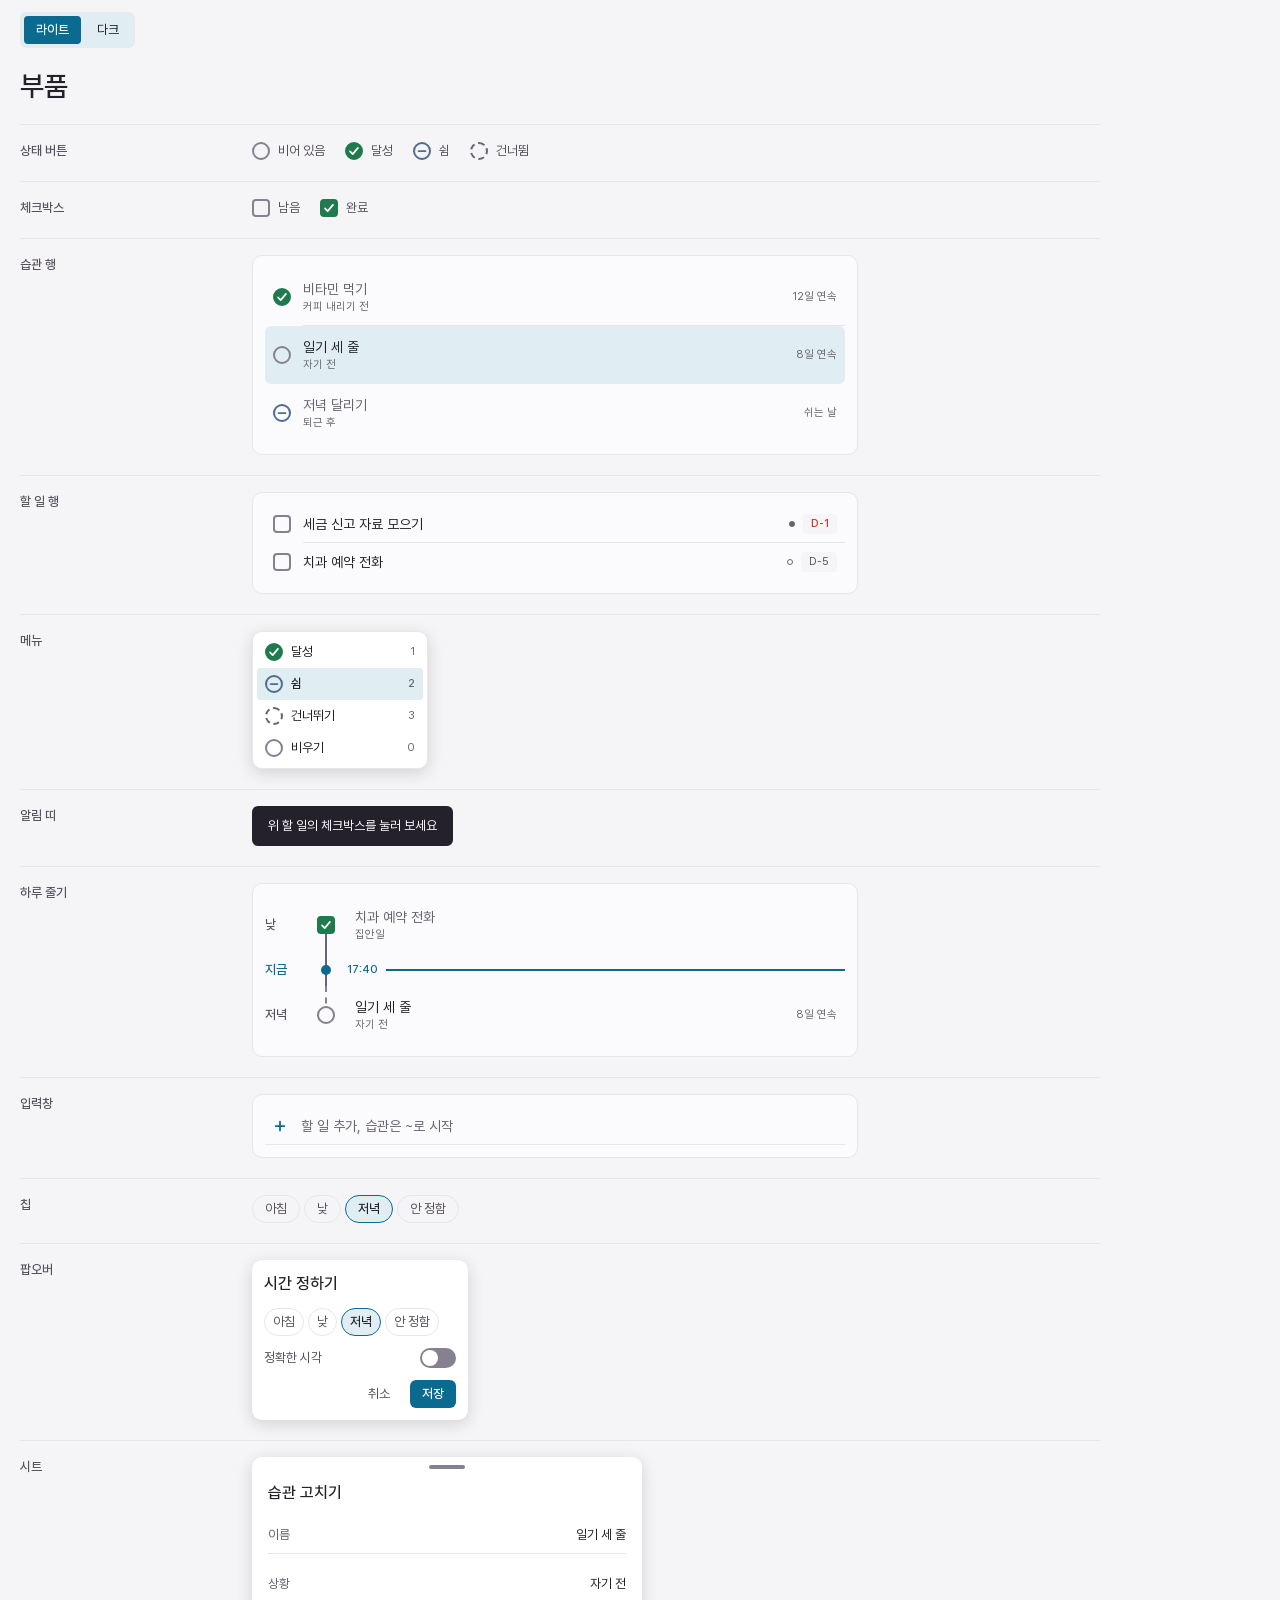
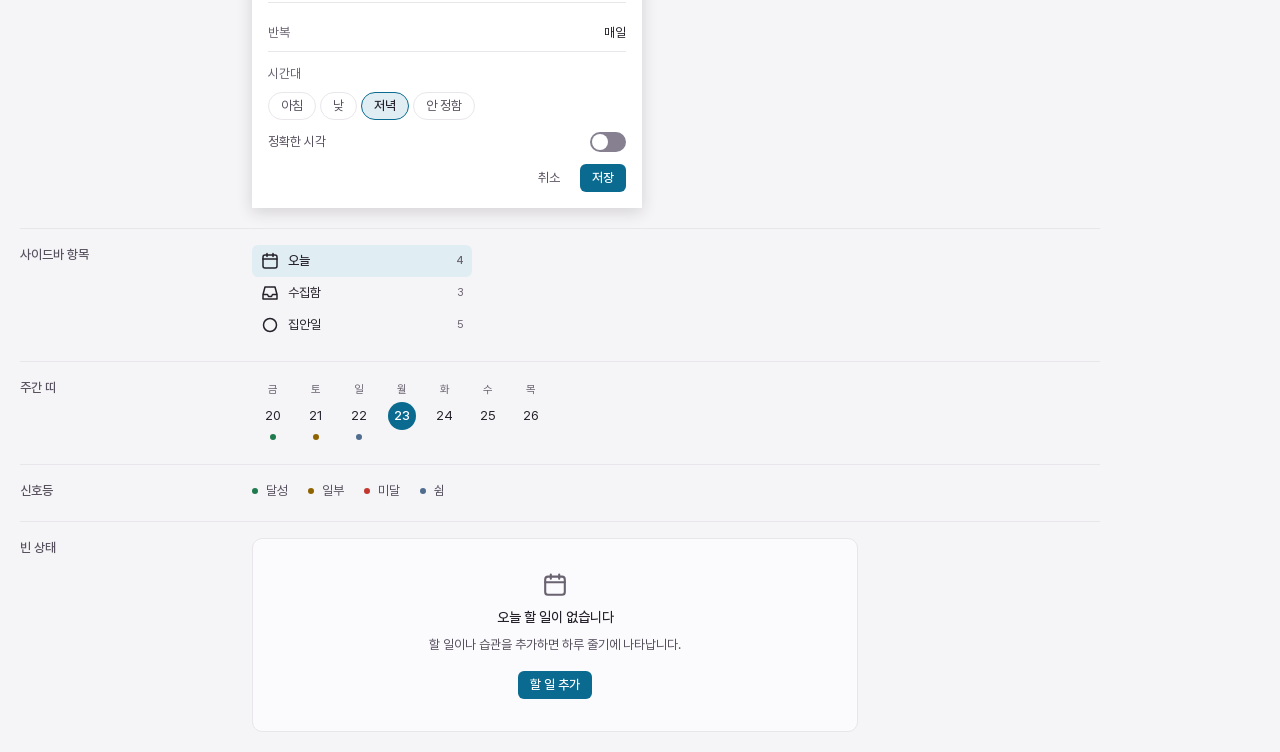
==== design/components.html @ 29a3c7b2 "design: 디자인 토큰과 Mac 목업 추가 - 토큰, 공용 부품, 하루 흐름 오늘 화면 추가 - 캘린더, 집중, 통계, 습관 편집, 명령 팔레트, 빠른 추가 목업 추가 - 시간" ====
<!doctype html>
<html lang="ko" data-theme="light">
<head>
<meta charset="utf-8">
<meta name="viewport" content="width=device-width, initial-scale=1">
<title>oh-my-doloop 부품</title>
<link rel="stylesheet" href="tokens.css">
<link rel="stylesheet" href="components.css">
</head>
<body>
<script src="mock.js"></script>

<div class="mock-tools">
  <div class="segmented" role="group" aria-label="테마">
    <button data-theme-set="light">라이트</button>
    <button data-theme-set="dark">다크</button>
  </div>
</div>

<main class="gallery">
  <h1 class="large-title">부품</h1>

  <section class="spec">
    <h2 class="spec__name">상태 버튼</h2>
    <div class="spec__body spec__body--inline">
      <span class="spec__item"><span class="status"></span>비어 있음</span>
      <span class="spec__item"><span class="status status--done"><svg class="icon icon-check"><use href="#i-check"/></svg></span>달성</span>
      <span class="spec__item"><span class="status status--rest"><svg class="icon icon-rest"><use href="#i-rest"/></svg></span>쉼</span>
      <span class="spec__item"><span class="status status--skipped"></span>건너뜀</span>
    </div>
  </section>

  <section class="spec">
    <h2 class="spec__name">체크박스</h2>
    <div class="spec__body spec__body--inline">
      <span class="spec__item"><span class="checkbox"></span>남음</span>
      <span class="spec__item"><span class="checkbox checkbox--done"><svg class="icon icon-check"><use href="#i-check"/></svg></span>완료</span>
    </div>
  </section>

  <section class="spec">
    <h2 class="spec__name">습관 행</h2>
    <div class="spec__body spec__panel">
      <div class="row row--two-line is-complete">
        <span class="status status--done"><svg class="icon icon-check"><use href="#i-check"/></svg></span>
        <div class="row__body"><span class="row__main"><span class="row__title">비타민 먹기</span><span class="row__context">커피 내리기 전</span></span><div class="row__meta">12일 연속</div></div>
      </div>
      <div class="row row--two-line is-selected">
        <span class="status"></span>
        <div class="row__body"><span class="row__main"><span class="row__title">일기 세 줄</span><span class="row__context">자기 전</span></span><div class="row__meta">8일 연속</div></div>
      </div>
      <div class="row row--two-line is-complete">
        <span class="status status--rest"><svg class="icon icon-rest"><use href="#i-rest"/></svg></span>
        <div class="row__body"><span class="row__main"><span class="row__title">저녁 달리기</span><span class="row__context">퇴근 후</span></span><div class="row__meta">쉬는 날</div></div>
      </div>
    </div>
  </section>

  <section class="spec">
    <h2 class="spec__name">할 일 행</h2>
    <div class="spec__body spec__panel">
      <div class="row">
        <button class="checkbox" role="checkbox" aria-checked="false" aria-label="세금 신고 자료 모으기" data-demo-task><svg class="icon icon-check"><use href="#i-check"/></svg></button>
        <div class="row__body"><span class="row__main"><span class="row__title">세금 신고 자료 모으기</span></span><div class="row__meta"><span class="weight weight--heavy" role="img" aria-label="무거움"></span><span class="badge badge--soon">D-1</span></div></div>
      </div>
      <div class="row">
        <span class="checkbox"></span>
        <div class="row__body"><span class="row__main"><span class="row__title">치과 예약 전화</span></span><div class="row__meta"><span class="weight" role="img" aria-label="가벼움"></span><span class="badge">D-5</span></div></div>
      </div>
    </div>
  </section>

  <section class="spec">
    <h2 class="spec__name">메뉴</h2>
    <div class="spec__body">
      <div class="menu menu--static" role="menu" aria-label="습관 상태">
        <button class="menu__item" role="menuitem" tabindex="-1"><span class="status status--done"><svg class="icon icon-check"><use href="#i-check"/></svg></span><span class="menu__label">달성</span><kbd class="menu__key">1</kbd></button>
        <button class="menu__item is-current" role="menuitem" tabindex="-1"><span class="status status--rest"><svg class="icon icon-rest"><use href="#i-rest"/></svg></span><span class="menu__label">쉼</span><kbd class="menu__key">2</kbd></button>
        <button class="menu__item" role="menuitem" tabindex="-1"><span class="status status--skipped"></span><span class="menu__label">건너뛰기</span><kbd class="menu__key">3</kbd></button>
        <button class="menu__item" role="menuitem" tabindex="-1"><span class="status"></span><span class="menu__label">비우기</span><kbd class="menu__key">0</kbd></button>
      </div>
    </div>
  </section>

  <section class="spec">
    <h2 class="spec__name">알림 띠</h2>
    <div class="spec__body">
      <div class="toast" role="status" data-demo-toast>
        <span data-demo-toast-text>위 할 일의 체크박스를 눌러 보세요</span>
        <button class="toast__action" data-demo-undo hidden>실행 취소</button>
      </div>
    </div>
  </section>

  <section class="spec">
    <h2 class="spec__name">하루 줄기</h2>
    <div class="spec__body spec__panel">
      <div class="flow">
        <div class="flow__item row--two-line is-past is-complete">
          <div class="flow__period">낮</div>
          <div class="flow__node"><span class="checkbox checkbox--done"><svg class="icon icon-check"><use href="#i-check"/></svg></span></div>
          <div class="row__body"><span class="row__main"><span class="row__title">치과 예약 전화</span><span class="row__context">집안일</span></span></div>
        </div>
        <div class="flow__now is-past">
          <span class="flow__period">지금</span>
          <div class="flow__node"><span class="flow__now-dot"></span></div>
          <span class="flow__now-line">17:40</span>
        </div>
        <div class="flow__item row--two-line">
          <div class="flow__period">저녁</div>
          <div class="flow__node"><span class="status"></span></div>
          <div class="row__body"><span class="row__main"><span class="row__title">일기 세 줄</span><span class="row__context">자기 전</span></span><div class="row__meta">8일 연속</div></div>
        </div>
      </div>
    </div>
  </section>

  <section class="spec">
    <h2 class="spec__name">입력창</h2>
    <div class="spec__body spec__panel">
      <label class="quick-add"><svg class="icon"><use href="#i-plus"/></svg><input aria-label="할 일이나 습관 추가" placeholder="할 일 추가, 습관은 ~로 시작"></label>
    </div>
  </section>

  <section class="spec">
    <h2 class="spec__name">칩</h2>
    <div class="spec__body">
      <div class="chips" role="group" aria-label="시간대" data-demo-chips>
        <button class="chip" aria-pressed="false" data-band="아침">아침</button>
        <button class="chip" aria-pressed="false" data-band="낮">낮</button>
        <button class="chip" aria-pressed="true" data-band="저녁">저녁</button>
        <button class="chip" aria-pressed="false" data-band="">안 정함</button>
      </div>
    </div>
  </section>

  <section class="spec">
    <h2 class="spec__name">팝오버</h2>
    <div class="spec__body">
      <div class="popover" role="group" aria-label="시간 정하기">
        <h3 class="popover__title">시간 정하기</h3>
        <div class="chips" role="group" aria-label="시간대" data-demo-chips>
          <button class="chip" aria-pressed="false" data-band="아침">아침</button>
          <button class="chip" aria-pressed="false" data-band="낮">낮</button>
          <button class="chip" aria-pressed="true" data-band="저녁">저녁</button>
          <button class="chip" aria-pressed="false" data-band="">안 정함</button>
        </div>
        <div class="time-picker" data-time-picker>
          <div class="time-picker__head">
            <span>정확한 시각 <span class="time-picker__value" data-time-value></span></span>
            <button class="switch" role="switch" aria-checked="false" aria-label="정확한 시각 사용" data-time-switch><span class="switch__thumb"></span></button>
          </div>
          <div class="time-wheel" data-time-wheel hidden>
            <span class="time-wheel__band"></span>
            <div class="time-wheel__col" data-wheel="period"></div>
            <div class="time-wheel__col" data-wheel="hour"></div>
            <div class="time-wheel__col" data-wheel="minute"></div>
          </div>
        </div>
        <div class="actions">
          <button class="btn">취소</button>
          <button class="btn btn--primary">저장</button>
        </div>
      </div>
    </div>
  </section>

  <section class="spec">
    <h2 class="spec__name">시트</h2>
    <div class="spec__body">
      <div class="sheet" role="group" aria-label="습관 고치기">
        <span class="sheet__handle"></span>
        <h3 class="popover__title">습관 고치기</h3>
        <div class="field"><span class="field__label">이름</span><span>일기 세 줄</span></div>
        <div class="field"><span class="field__label">상황</span><span>자기 전</span></div>
        <div class="field"><span class="field__label">반복</span><span>매일</span></div>
        <div class="sheet__group">
          <span class="field__label">시간대</span>
          <div class="chips" role="group" aria-label="시간대" data-demo-chips>
            <button class="chip" aria-pressed="false" data-band="아침">아침</button>
            <button class="chip" aria-pressed="false" data-band="낮">낮</button>
            <button class="chip" aria-pressed="true" data-band="저녁">저녁</button>
            <button class="chip" aria-pressed="false" data-band="">안 정함</button>
          </div>
        </div>
        <div class="time-picker" data-time-picker>
          <div class="time-picker__head">
            <span>정확한 시각 <span class="time-picker__value" data-time-value></span></span>
            <button class="switch" role="switch" aria-checked="false" aria-label="정확한 시각 사용" data-time-switch><span class="switch__thumb"></span></button>
          </div>
          <div class="time-wheel" data-time-wheel hidden>
            <span class="time-wheel__band"></span>
            <div class="time-wheel__col" data-wheel="period"></div>
            <div class="time-wheel__col" data-wheel="hour"></div>
            <div class="time-wheel__col" data-wheel="minute"></div>
          </div>
        </div>
        <div class="actions">
          <button class="btn">취소</button>
          <button class="btn btn--primary">저장</button>
        </div>
      </div>
    </div>
  </section>

  <section class="spec">
    <h2 class="spec__name">사이드바 항목</h2>
    <div class="spec__body spec__side">
      <button class="side-item is-active"><svg class="icon icon--sidebar"><use href="#i-today"/></svg><span class="side-item__label">오늘</span><span class="side-item__count">4</span></button>
      <button class="side-item"><svg class="icon icon--sidebar"><use href="#i-inbox"/></svg><span class="side-item__label">수집함</span><span class="side-item__count">3</span></button>
      <button class="side-item"><svg class="icon icon--sidebar"><use href="#i-list"/></svg><span class="side-item__label">집안일</span><span class="side-item__count">5</span></button>
    </div>
  </section>

  <section class="spec">
    <h2 class="spec__name">주간 띠</h2>
    <div class="spec__body">
      <div class="week week--spec">
        <span class="day"><span>금</span><span class="day__date">20</span><span class="light light--done"></span></span>
        <span class="day"><span>토</span><span class="day__date">21</span><span class="light light--partial"></span></span>
        <span class="day"><span>일</span><span class="day__date">22</span><span class="light light--rest"></span></span>
        <span class="day is-today"><span>월</span><span class="day__date">23</span><span class="light"></span></span>
        <span class="day"><span>화</span><span class="day__date">24</span><span class="light"></span></span>
        <span class="day"><span>수</span><span class="day__date">25</span><span class="light"></span></span>
        <span class="day"><span>목</span><span class="day__date">26</span><span class="light"></span></span>
      </div>
    </div>
  </section>

  <section class="spec">
    <h2 class="spec__name">신호등</h2>
    <div class="spec__body spec__body--inline">
      <span class="spec__item"><span class="light light--done"></span>달성</span>
      <span class="spec__item"><span class="light light--partial"></span>일부</span>
      <span class="spec__item"><span class="light light--missed"></span>미달</span>
      <span class="spec__item"><span class="light light--rest"></span>쉼</span>
    </div>
  </section>

  <section class="spec">
    <h2 class="spec__name">빈 상태</h2>
    <div class="spec__body spec__panel">
      <div class="empty">
        <svg class="icon icon--empty"><use href="#i-today"/></svg>
        <p class="empty__title">오늘 할 일이 없습니다</p>
        <p class="empty__text">할 일이나 습관을 추가하면 하루 줄기에 나타납니다.</p>
        <button class="btn btn--primary">할 일 추가</button>
      </div>
    </div>
  </section>
</main>

<script>
const pickers = new Map(
  [...document.querySelectorAll("[data-time-picker]")].map((el) => {
    const root = el.closest(".popover, .sheet");
    return [root, setupPicker(root)];
  }),
);

document.addEventListener("click", (event) => {
  const chip = event.target.closest("[data-demo-chips] .chip");
  if (chip) {
    pressChip(chip.parentElement, chip.dataset.band);
    pickers.get(chip.closest(".popover, .sheet"))?.setBand(chip.dataset.band);
  }

  const task = event.target.closest("[data-demo-task]");
  const undo = event.target.closest("[data-demo-undo]");
  if (task || undo) {
    const box = document.querySelector("[data-demo-task]");
    const done = undo ? false : box.getAttribute("aria-checked") !== "true";
    box.classList.toggle("checkbox--done", done);
    box.setAttribute("aria-checked", done);
    document.querySelector("[data-demo-toast-text]").textContent = done
      ? "세금 신고 자료 모으기를 완료했습니다"
      : "완료를 취소했습니다";
    document.querySelector("[data-demo-undo]").hidden = !done;
  }
});
</script>
</body>
</html>
---- design/tokens.css ----
/* oh-my-doloop 디자인 토큰. 화면과 부품의 색·크기는 여기 값만 쓴다.
   App/Shared/Theme.swift에 같은 이름과 값으로 옮긴다.
   색은 light-dark(라이트, 다크)로 적는다. 기본은 시스템 설정을 따르고,
   목업에서는 <html data-theme="light|dark">로 고정할 수 있다. */

@font-face {
  font-family: "Pretendard";
  src: url("fonts/Pretendard-Regular.woff2") format("woff2");
  font-weight: 400;
  font-style: normal;
  font-display: swap;
}

@font-face {
  font-family: "Pretendard";
  src: url("fonts/Pretendard-Medium.woff2") format("woff2");
  font-weight: 500;
  font-style: normal;
  font-display: swap;
}

:root {
  color-scheme: light dark;

  /* 배경 세 단계 */
  --color-bg-window: light-dark(#F5F4F6, #201E24);
  --color-bg-pane: light-dark(#FBFAFC, #26242A);
  --color-bg-raised: light-dark(#FFFFFF, #302D36);

  /* 글자 */
  --color-text-primary: light-dark(#25212A, #F0EDF2);
  --color-text-secondary: light-dark(#57505E, #BDB6C3);
  --color-text-tertiary: light-dark(#696270, #A49DAB);

  /* 선. strong은 체크박스처럼 알아봐야 하는 조작부 테두리에 쓴다. */
  --color-border: light-dark(#E9E6EB, #37343C);
  --color-border-strong: light-dark(#868090, #857E8D);

  /* 강조색은 하나. 주 버튼, 고른 항목, 오늘 날짜, 포커스에 쓴다. */
  --color-accent: light-dark(#0A6A8F, #74C7E6);
  --color-on-accent: light-dark(#FFFFFF, #0E2630);
  --color-accent-soft: light-dark(#E0EEF4, #233A44);

  /* 상태. 신호등과 행 상태가 같은 색을 쓴다. 모양과 함께 표시한다. */
  --color-status-done: light-dark(#1F7A4D, #5CC98F);
  --color-status-partial: light-dark(#8F6400, #E0B04A);
  --color-status-missed: light-dark(#C2382E, #F0806F);
  --color-status-rest: light-dark(#4F6D8F, #8FA9C7);
  --color-status-skipped: light-dark(#696270, #A49DAB);
  --color-on-status: light-dark(#FFFFFF, #201E24);

  --color-overlay: light-dark(rgb(37 33 42 / 0.28), rgb(0 0 0 / 0.52));
  --color-shadow: light-dark(rgb(37 33 42 / 0.16), rgb(0 0 0 / 0.48));

  /* 글꼴 */
  --font-family: "Pretendard", -apple-system, BlinkMacSystemFont, sans-serif;
  --font-weight-regular: 400;
  --font-weight-medium: 500;

  /* 글자 크기와 줄 높이 */
  --font-size-caption: 11px;
  --line-height-caption: 16px;
  --font-size-body: 13px;
  --line-height-body: 20px;
  --font-size-row-title: 14px;
  --line-height-row-title: 20px;
  --font-size-popover-title: 16px;
  --line-height-popover-title: 24px;
  --font-size-large-title: var(--font-size-stat);
  --line-height-large-title: var(--line-height-stat);
  --font-size-timer: 48px;
  --line-height-timer: 56px;
  --font-size-screen-title: 20px;
  --line-height-screen-title: 28px;
  --font-size-stat: 28px;
  --line-height-stat: 36px;

  /* 간격 */
  --space-1: 4px;
  --space-2: 8px;
  --space-3: 12px;
  --space-4: 16px;
  --space-5: 20px;

  /* 아이콘 */
  --icon-row: 14px;
  --icon-sidebar: 20px;
  --icon-button: 24px;
  --icon-topbar: 28px;

  /* 조작부와 행 */
  --size-control: 18px;
  --size-chip: 28px;
  --row-list: 38px;
  --row-list-two-line: 58px;
  --row-sidebar: 32px;
  --row-command: 40px;

  /* 창 구조 */
  --size-topbar: 48px;
  --width-sidebar: 220px;
  --width-popover: 216px;
  --width-detail: 280px;
  --size-tabbar: 56px;

  /* 작은 표시 */
  --size-dot: 6px;
  --size-badge: 20px;
  --size-day: 28px;
  --size-now-dot: 10px;
  --size-sheet-handle: 36px;
  --size-switch-width: 36px;
  --size-switch-height: 20px;
  --size-switch-thumb: 16px;
  --size-wheel-row: 32px;

  /* 하루 흐름 */
  --width-period: 40px;
  --width-week: 300px;
  --width-spine: 2px;

  /* 메뉴와 떠 있는 창 */
  --width-menu: 176px;
  --width-palette: 520px;
  --width-quick-add: 440px;
  --width-form: 520px;

  /* 캘린더와 집중 */
  --size-calendar-slot: 16px;
  --width-calendar-gutter: 40px;
  --width-calendar-pool: 176px;
  --size-focus-ring: 240px;

  /* 목업 기기 크기 */
  --mock-mac-width: 1120px;
  --mock-mac-height: 760px;
  --mock-phone-width: 390px;
  --mock-phone-height: 844px;

  /* 모서리. 요소가 클수록 크게 쓴다. */
  --radius-control: 4px;
  --radius-row: 6px;
  --radius-raised: 10px;
  --radius-full: 999px;

  /* 선 두께와 그림자 */
  --border-width: 1px;
  --focus-ring-width: 2px;
  --shadow-raised: 0 4px 16px var(--color-shadow);

  /* 움직임 */
  --motion-fast: 120ms;
}

:root[data-theme="light"] {
  color-scheme: light;
}

:root[data-theme="dark"] {
  color-scheme: dark;
}
---- design/components.css ----
/* 목업 공용 부품. 색과 크기는 tokens.css의 값만 쓴다. */

*, *::before, *::after { box-sizing: border-box; }

body {
  margin: 0;
  background: var(--color-bg-window);
  color: var(--color-text-primary);
  font-family: var(--font-family);
  font-size: var(--font-size-body);
  font-weight: var(--font-weight-regular);
  line-height: var(--line-height-body);
}

button, input { color: inherit; font: inherit; }
button { padding: 0; border: 0; background: none; cursor: pointer; }

:focus-visible {
  outline: var(--focus-ring-width) solid var(--color-accent);
  outline-offset: var(--border-width);
}

.icon {
  flex: none;
  width: var(--icon-row);
  height: var(--icon-row);
  fill: none;
  stroke: currentColor;
  stroke-linecap: round;
  stroke-linejoin: round;
  stroke-width: 2;
}
.icon--sidebar { width: var(--icon-sidebar); height: var(--icon-sidebar); stroke-width: 1.5; }

/* 상태 버튼과 체크박스 */
.status, .checkbox {
  display: grid;
  flex: none;
  place-items: center;
  width: var(--size-control);
  height: var(--size-control);
  border: var(--focus-ring-width) solid var(--color-border-strong);
  color: var(--color-on-status);
}
.status { border-radius: var(--radius-full); }
.checkbox { border-radius: var(--radius-control); }
.status .icon, .checkbox .icon { display: none; }
.status--done, .checkbox--done { border-color: var(--color-status-done); background: var(--color-status-done); }
.status--done .icon-check, .checkbox--done .icon-check { display: block; }
.status--rest { border-color: var(--color-status-rest); color: var(--color-status-rest); }
.status--rest .icon-rest { display: block; }
.status--skipped { border-style: dashed; border-color: var(--color-status-skipped); }

/* 행 */
.section { margin-top: var(--space-4); }
.section__head {
  display: flex;
  justify-content: space-between;
  padding: 0 var(--space-2) var(--space-1);
  color: var(--color-text-secondary);
}
.section__title { margin: 0; font: inherit; font-weight: var(--font-weight-medium); }
.section__count { color: var(--color-text-tertiary); }

.row {
  display: flex;
  align-items: center;
  gap: var(--space-3);
  padding-left: var(--space-2);
  border-radius: var(--radius-row);
}
.row__body {
  display: flex;
  flex: 1;
  align-items: center;
  gap: var(--space-2);
  min-width: 0;
  min-height: var(--row-list);
  padding-right: var(--space-2);
  border-bottom: var(--border-width) solid var(--color-border);
}
.row--two-line .row__body { min-height: var(--row-list-two-line); }
.row:last-child .row__body { border-bottom-color: transparent; }
.row.is-selected { background: var(--color-accent-soft); }
.row.is-selected .row__body { border-bottom-color: transparent; }
.row__main { display: block; flex: 1; min-width: 0; text-align: left; }
.row__title {
  display: block;
  overflow: hidden;
  font-size: var(--font-size-row-title);
  line-height: var(--line-height-row-title);
  text-overflow: ellipsis;
  white-space: nowrap;
}
.row__context {
  display: block;
  color: var(--color-text-tertiary);
  font-size: var(--font-size-caption);
  line-height: var(--line-height-caption);
}
.row.is-complete .row__title { color: var(--color-text-tertiary); }
.row__meta {
  display: flex;
  flex: none;
  align-items: center;
  gap: var(--space-2);
  color: var(--color-text-tertiary);
  font-size: var(--font-size-caption);
  line-height: var(--line-height-caption);
}

/* 무게 점: 무거움은 채우고 가벼움은 비운다. */
.weight {
  width: var(--size-dot);
  height: var(--size-dot);
  border: var(--border-width) solid var(--color-text-tertiary);
  border-radius: var(--radius-full);
}
.weight--heavy { background: var(--color-text-tertiary); }

.badge {
  display: inline-flex;
  align-items: center;
  height: var(--size-badge);
  padding: 0 var(--space-2);
  border-radius: var(--radius-control);
  background: var(--color-bg-window);
  color: var(--color-text-secondary);
  font-size: var(--font-size-caption);
}
.badge--soon { color: var(--color-status-missed); font-weight: var(--font-weight-medium); }

/* 입력창 */
.quick-add {
  display: flex;
  align-items: center;
  gap: var(--space-3);
  height: var(--row-list);
  padding: 0 var(--space-2);
  border-bottom: var(--border-width) solid var(--color-border);
  color: var(--color-accent);
}
.quick-add input {
  flex: 1;
  min-width: 0;
  border: 0;
  outline: 0;
  background: none;
  color: var(--color-text-primary);
  font-size: var(--font-size-row-title);
}
.quick-add input::placeholder { color: var(--color-text-tertiary); }
.quick-add:focus-within { border-bottom-color: var(--color-accent); }

/* 주간 띠 */
.week { display: grid; grid-template-columns: repeat(7, 1fr); }
.day {
  display: grid;
  justify-items: center;
  gap: var(--space-1);
  padding: var(--space-1) 0;
  border-radius: var(--radius-row);
  color: var(--color-text-tertiary);
  font-size: var(--font-size-caption);
  line-height: var(--line-height-caption);
}
.day__date {
  display: grid;
  place-items: center;
  width: var(--size-day);
  height: var(--size-day);
  border-radius: var(--radius-full);
  color: var(--color-text-primary);
  font-size: var(--font-size-body);
}
.day.is-today .day__date { background: var(--color-accent); color: var(--color-on-accent); font-weight: var(--font-weight-medium); }
.light {
  width: var(--size-dot);
  height: var(--size-dot);
  border-radius: var(--radius-full);
  background: transparent;
}
.light--done { background: var(--color-status-done); }
.light--partial { background: var(--color-status-partial); }
.light--missed { background: var(--color-status-missed); }
.light--rest { background: var(--color-status-rest); }

/* 사이드바 */
.side-item {
  display: flex;
  align-items: center;
  gap: var(--space-2);
  width: 100%;
  height: var(--row-sidebar);
  padding: 0 var(--space-2);
  border-radius: var(--radius-row);
  text-align: left;
}
.side-item__label { flex: 1; }
.side-item__count { color: var(--color-text-tertiary); font-size: var(--font-size-caption); }
.side-item.is-active { background: var(--color-accent-soft); font-weight: var(--font-weight-medium); }
.side-title {
  margin: var(--space-4) 0 var(--space-1);
  padding: 0 var(--space-2);
  color: var(--color-text-tertiary);
  font: inherit;
  font-size: var(--font-size-caption);
  line-height: var(--line-height-caption);
}

/* 월 달력: 목록보다 튀지 않도록 상태를 작은 점으로 표시한다. */
.month { display: grid; grid-template-columns: repeat(7, 1fr); row-gap: var(--space-1); }
.month__cell {
  display: grid;
  justify-items: center;
  gap: var(--space-1);
  padding: var(--space-1) 0;
  border-radius: var(--radius-control);
  color: var(--color-text-tertiary);
  font-size: var(--font-size-caption);
  line-height: var(--line-height-caption);
}
.month__cell::after {
  width: var(--size-dot);
  height: var(--size-dot);
  border-radius: var(--radius-full);
  background: var(--cell-dot, transparent);
  content: "";
}
.month__cell--blank::after { content: none; }
.month__cell--done { --cell-dot: var(--color-status-done); }
.month__cell--partial { --cell-dot: var(--color-status-partial); }
.month__cell--missed { --cell-dot: var(--color-status-missed); }
.month__cell--rest { --cell-dot: var(--color-status-rest); }
.month__cell.is-today { background: var(--color-accent-soft); color: var(--color-text-primary); font-weight: var(--font-weight-medium); }

/* 상세 칸 */
.field {
  display: flex;
  justify-content: space-between;
  gap: var(--space-3);
  padding: var(--space-2) 0;
  border-bottom: var(--border-width) solid var(--color-border);
}
.field__label { color: var(--color-text-tertiary); }
.detail__title {
  margin: 0;
  font-size: var(--font-size-popover-title);
  font-weight: var(--font-weight-medium);
  line-height: var(--line-height-popover-title);
}
.detail__sub { margin: 0 0 var(--space-3); color: var(--color-text-secondary); }
.detail__stat {
  margin: var(--space-4) 0 var(--space-2);
  color: var(--color-text-secondary);
}
.detail__stat strong {
  display: block;
  color: var(--color-text-primary);
  font-size: var(--font-size-stat);
  font-weight: var(--font-weight-medium);
  line-height: var(--line-height-stat);
}

/* 하루 흐름: 왼쪽 줄기에 시간대, 상태, 지금 위치를 잇는다. */
.flow { margin-top: var(--space-3); }
.flow__item, .flow__gap, .flow__now {
  display: grid;
  grid-template-columns: var(--width-period) var(--size-control) minmax(0, 1fr);
  column-gap: var(--space-3);
  align-items: center;
}
.flow__gap { height: var(--space-3); }
.flow__period {
  color: var(--color-text-secondary);
  font-size: var(--font-size-body);
  font-weight: var(--font-weight-medium);
}
.flow__node {
  position: relative;
  display: grid;
  align-self: stretch;
  place-items: center;
}
.flow__node::before {
  position: absolute;
  top: 0;
  bottom: 0;
  left: 50%;
  border-left: var(--width-spine) dashed var(--color-border-strong);
  content: "";
  transform: translateX(-50%);
}
.is-past > .flow__node::before { border-left-style: solid; border-left-color: var(--color-text-tertiary); }
.flow__item:first-child > .flow__node::before { top: 50%; }
.flow__item:last-child > .flow__node::before { bottom: 50%; }
.flow__node .status, .flow__node .checkbox { position: relative; background-color: var(--color-bg-pane); }
.flow__node .status--done, .flow__node .checkbox--done { background-color: var(--color-status-done); }
.flow .row__body {
  border-bottom: 0;
  border-radius: var(--radius-row);
  padding-left: var(--space-2);
}
.flow__item.is-selected .row__body { background: var(--color-accent-soft); }
.flow__item.is-complete .row__title { color: var(--color-text-tertiary); }
.flow__now { min-height: var(--row-sidebar); color: var(--color-accent); }
.flow__now .flow__period { color: var(--color-accent); }
.flow__now-dot {
  position: relative;
  width: var(--size-now-dot);
  height: var(--size-now-dot);
  border-radius: var(--radius-full);
  background: var(--color-accent);
}
.flow__now-line {
  display: flex;
  align-items: center;
  gap: var(--space-2);
  font-size: var(--font-size-caption);
  font-weight: var(--font-weight-medium);
}
.flow__now-line::after {
  flex: 1;
  border-top: var(--width-spine) solid var(--color-accent);
  content: "";
}
.flow-later { margin-top: var(--space-5); }
.flow-later .section__head { padding-left: 0; }
.flow-later .row { padding-left: 0; }

.today-head {
  display: flex;
  flex-wrap: wrap;
  align-items: flex-end;
  justify-content: space-between;
  gap: var(--space-3);
}
.today-head .week { width: var(--width-week); }
.device--phone .today-head .week { width: 100%; }
.large-title {
  margin: 0;
  font-size: var(--font-size-large-title);
  font-weight: var(--font-weight-medium);
  line-height: var(--line-height-large-title);
}
.today-main { display: flex; flex-direction: column; min-height: 100%; }
.today-main .quick-add {
  position: sticky;
  bottom: 0;
  margin-top: auto;
  border-top: var(--border-width) solid var(--color-border);
  border-bottom: 0;
  background: var(--color-bg-pane);
}

/* 화면 틀 */
.screen-title {
  margin: 0;
  font-size: var(--font-size-screen-title);
  font-weight: var(--font-weight-medium);
  line-height: var(--line-height-screen-title);
}
.screen-sub { color: var(--color-text-secondary); }

.device {
  flex: none;
  overflow: hidden;
  border: var(--border-width) solid var(--color-border);
  border-radius: var(--radius-raised);
  background: var(--color-bg-pane);
  box-shadow: var(--shadow-raised);
}
.device--mac {
  display: grid;
  grid-template-columns: var(--width-sidebar) minmax(0, 1fr) var(--width-detail);
  width: var(--mock-mac-width);
  height: var(--mock-mac-height);
}
.device--phone {
  display: grid;
  grid-template-rows: minmax(0, 1fr) var(--size-tabbar);
  width: var(--mock-phone-width);
  height: var(--mock-phone-height);
}
.mac-side {
  overflow: auto;
  padding: var(--space-4) var(--space-2);
  border-right: var(--border-width) solid var(--color-border);
  background: var(--color-bg-window);
}
.mac-main { overflow: auto; padding: var(--space-4) var(--space-5); }
.mac-detail {
  overflow: auto;
  padding: var(--space-4);
  border-left: var(--border-width) solid var(--color-border);
}
.phone-main { overflow: auto; padding: var(--space-3) var(--space-3) 0; }
.screen-head { padding: 0 var(--space-2) var(--space-3); }
.tabbar {
  display: grid;
  grid-template-columns: repeat(4, 1fr);
  border-top: var(--border-width) solid var(--color-border);
  background: var(--color-bg-window);
}
.tab {
  display: grid;
  place-content: center;
  justify-items: center;
  color: var(--color-text-tertiary);
  font-size: var(--font-size-caption);
  line-height: var(--line-height-caption);
}
.tab.is-active { color: var(--color-accent); font-weight: var(--font-weight-medium); }

/* 칩과 버튼 */
.chips { display: flex; flex-wrap: wrap; gap: var(--space-1); }
.chip {
  height: var(--size-chip);
  padding: 0 var(--space-3);
  border: var(--border-width) solid var(--color-border);
  border-radius: var(--radius-full);
  color: var(--color-text-secondary);
}
.chip[aria-pressed="true"] {
  border-color: var(--color-accent);
  background: var(--color-accent-soft);
  color: var(--color-text-primary);
  font-weight: var(--font-weight-medium);
}
.btn {
  height: var(--size-chip);
  padding: 0 var(--space-3);
  border-radius: var(--radius-row);
  color: var(--color-text-secondary);
}
.btn--primary {
  background: var(--color-accent);
  color: var(--color-on-accent);
  font-weight: var(--font-weight-medium);
}
.actions { display: flex; justify-content: flex-end; gap: var(--space-2); }

/* 팝오버와 시트 */
.popover, .sheet {
  display: grid;
  gap: var(--space-3);
  background: var(--color-bg-raised);
  box-shadow: var(--shadow-raised);
}
.popover {
  width: var(--width-popover);
  padding: var(--space-3);
  border-radius: var(--radius-raised);
}
.popover__title {
  margin: 0;
  font-size: var(--font-size-popover-title);
  font-weight: var(--font-weight-medium);
  line-height: var(--line-height-popover-title);
}
.popover .chips { flex-wrap: nowrap; }
.popover .chip { padding: 0 var(--space-2); white-space: nowrap; }
.time-picker { display: grid; gap: var(--space-2); }
.time-picker[hidden] { display: none; }
.time-picker__head {
  display: flex;
  align-items: center;
  justify-content: space-between;
  gap: var(--space-2);
  color: var(--color-text-secondary);
}
.time-picker__value { color: var(--color-accent); font-weight: var(--font-weight-medium); }

.switch {
  flex: none;
  width: var(--size-switch-width);
  height: var(--size-switch-height);
  padding: calc((var(--size-switch-height) - var(--size-switch-thumb)) / 2);
  border-radius: var(--radius-full);
  background: var(--color-border-strong);
  transition: background-color var(--motion-fast);
}
.switch__thumb {
  display: block;
  width: var(--size-switch-thumb);
  height: var(--size-switch-thumb);
  border-radius: var(--radius-full);
  background: var(--color-bg-raised);
  transition: transform var(--motion-fast);
}
.switch[aria-checked="true"] { background: var(--color-accent); }
.switch[aria-checked="true"] .switch__thumb {
  background: var(--color-on-accent);
  transform: translateX(calc(var(--size-switch-width) - var(--size-switch-height)));
}

/* 시각 다이얼: 다섯 줄을 보여 주고 가운데 줄이 선택값이다. */
.time-wheel {
  position: relative;
  display: grid;
  grid-template-columns: 1.2fr 1fr 1fr;
  height: calc(var(--size-wheel-row) * 5);
  overflow: hidden;
  perspective: calc(var(--size-wheel-row) * 6);
}
.time-wheel[hidden] { display: none; }
.time-wheel__band {
  position: absolute;
  top: calc(var(--size-wheel-row) * 2);
  right: 0;
  left: 0;
  height: var(--size-wheel-row);
  border-radius: var(--radius-row);
  background: var(--color-bg-window);
}
.time-wheel__col {
  position: relative;
  height: 100%;
  padding-block: calc(var(--size-wheel-row) * 2);
  overflow-y: auto;
  scroll-snap-type: y mandatory;
  scrollbar-width: none;
  outline-offset: calc(var(--focus-ring-width) * -1);
  transform-style: preserve-3d;
}
.time-wheel__col::-webkit-scrollbar { display: none; }
.time-wheel__item {
  display: grid;
  height: var(--size-wheel-row);
  place-items: center;
  color: var(--color-text-primary);
  cursor: pointer;
  font-size: var(--font-size-row-title);
  font-variant-numeric: tabular-nums;
  scroll-snap-align: center;
  user-select: none;
}
@media (prefers-reduced-motion: reduce) {
  .switch, .switch__thumb { transition: none; }
}
.sheet {
  width: var(--mock-phone-width);
  max-width: 100%;
  padding: var(--space-2) var(--space-4) var(--space-4);
  border-radius: var(--radius-raised) var(--radius-raised) 0 0;
}
.sheet__handle {
  justify-self: center;
  width: var(--size-sheet-handle);
  height: var(--space-1);
  border-radius: var(--radius-full);
  background: var(--color-border-strong);
}
.sheet__group { display: grid; gap: var(--space-2); }

/* 알림 띠 */
.toast {
  display: inline-flex;
  align-items: center;
  gap: var(--space-4);
  min-height: var(--row-command);
  padding: 0 var(--space-4);
  border-radius: var(--radius-row);
  background: var(--color-text-primary);
  color: var(--color-bg-pane);
}
.toast__action { font-weight: var(--font-weight-medium); text-decoration: underline; }
.toast__action[hidden] { display: none; }

/* 빈 상태 */
.empty { display: grid; justify-items: center; gap: var(--space-2); padding: var(--space-5); text-align: center; }
.icon--empty { width: var(--icon-topbar); height: var(--icon-topbar); color: var(--color-text-tertiary); stroke-width: 1.5; }
.empty__title { margin: 0; font-size: var(--font-size-row-title); font-weight: var(--font-weight-medium); line-height: var(--line-height-row-title); }
.empty__text { margin: 0 0 var(--space-2); color: var(--color-text-secondary); }

.icon-sprite { position: absolute; width: 0; height: 0; }
.sr-only {
  position: absolute;
  width: var(--border-width);
  height: var(--border-width);
  margin: 0;
  overflow: hidden;
  clip-path: inset(50%);
  white-space: nowrap;
}

/* 부품 모음 페이지 */
.gallery { display: grid; gap: var(--space-5); width: min(100%, var(--mock-mac-width)); padding: var(--space-5); }
.spec {
  display: flex;
  flex-wrap: wrap;
  gap: var(--space-4);
  padding-top: var(--space-4);
  border-top: var(--border-width) solid var(--color-border);
}
.spec__name { flex: 0 0 var(--width-popover); margin: 0; color: var(--color-text-secondary); font: inherit; font-weight: var(--font-weight-medium); }
.spec__body { flex: 1 1 var(--width-week); min-width: 0; }
.spec__body--inline { display: flex; flex-wrap: wrap; gap: var(--space-5); }
.spec__item { display: inline-flex; align-items: center; gap: var(--space-2); color: var(--color-text-secondary); }
.spec__panel {
  max-width: calc(var(--mock-phone-width) + var(--width-popover));
  padding: var(--space-3);
  border: var(--border-width) solid var(--color-border);
  border-radius: var(--radius-raised);
  background: var(--color-bg-pane);
}
.spec__panel .flow { margin-top: 0; }
.spec__side { flex: 0 1 var(--width-sidebar); }
.week--spec { width: min(100%, var(--width-week)); }

/* 메뉴 */
.menu {
  display: grid;
  width: var(--width-menu);
  padding: var(--space-1);
  border: var(--border-width) solid var(--color-border);
  border-radius: var(--radius-raised);
  background: var(--color-bg-raised);
  box-shadow: var(--shadow-raised);
}
.menu--floating { position: fixed; z-index: 30; }
.menu__item {
  display: flex;
  align-items: center;
  gap: var(--space-2);
  height: var(--row-sidebar);
  padding: 0 var(--space-2);
  border-radius: var(--radius-control);
  text-align: left;
}
.menu__item:hover, .menu__item:focus-visible { background: var(--color-bg-window); }
.menu__item.is-current { background: var(--color-accent-soft); font-weight: var(--font-weight-medium); }
.menu__label { flex: 1; }
.menu__key { color: var(--color-text-tertiary); font-family: inherit; font-size: var(--font-size-caption); }
.toast--floating {
  position: fixed;
  bottom: var(--space-5);
  left: 50%;
  z-index: 40;
  box-shadow: var(--shadow-raised);
  transform: translateX(-50%);
}
.btn--link { display: inline-flex; align-items: center; margin-top: var(--space-3); color: var(--color-accent); font-weight: var(--font-weight-medium); text-decoration: none; }
a.side-item { color: inherit; text-decoration: none; }
.mac-side { display: flex; flex-direction: column; }
.side-item--command { margin-top: auto; color: var(--color-text-secondary); }

/* Mac 화면 공용 */
.device--two { grid-template-columns: var(--width-sidebar) minmax(0, 1fr); }
.device--focus { grid-template-columns: var(--width-sidebar) minmax(0, 1fr) var(--width-detail); }
.device--overlay { position: relative; }
.screen-bar {
  display: flex;
  flex-wrap: wrap;
  align-items: center;
  justify-content: space-between;
  gap: var(--space-3);
  margin-bottom: var(--space-3);
}
.screen-bar__actions { display: flex; flex-wrap: wrap; gap: var(--space-3); }
.legend { display: inline-flex; align-items: center; gap: var(--space-1); color: var(--color-text-tertiary); font-size: var(--font-size-caption); }
.legend__dot { width: var(--space-2); height: var(--space-2); border-radius: var(--radius-control); }
.legend__dot--routine { background: var(--color-accent); }
.legend__dot--task { border: var(--border-width) solid var(--color-border-strong); background: var(--color-bg-raised); }
.legend__dot--fixed { background: var(--color-border); }
.notice {
  display: flex;
  flex-wrap: wrap;
  align-items: center;
  justify-content: space-between;
  gap: var(--space-2);
  margin-bottom: var(--space-3);
  padding: var(--space-2) var(--space-3);
  border: var(--border-width) solid var(--color-status-missed);
  border-radius: var(--radius-row);
}
.btn--text { height: auto; color: var(--color-accent); font-weight: var(--font-weight-medium); padding: 0; }
.btn--anchor { display: inline-flex; align-items: center; text-decoration: none; }
.btn--wide { min-width: var(--width-calendar-pool); }

/* 캘린더 */
.cal-layout { display: grid; grid-template-columns: var(--width-calendar-pool) minmax(0, 1fr); gap: var(--space-4); }
.pool { display: grid; align-content: start; gap: var(--space-1); }
.pool__hint { margin: 0 0 var(--space-2); color: var(--color-text-tertiary); font-size: var(--font-size-caption); line-height: var(--line-height-caption); }
.pool-item {
  display: flex;
  align-items: center;
  gap: var(--space-2);
  min-height: var(--row-sidebar);
  padding: 0 var(--space-2);
  border-radius: var(--radius-row);
  text-align: left;
  cursor: grab;
}
.pool-item:hover { background: var(--color-bg-window); }
.pool-item.is-picked { background: var(--color-accent-soft); font-weight: var(--font-weight-medium); }
.pool-item .weight { flex: none; }
.pool-item__title { flex: 1; overflow: hidden; text-overflow: ellipsis; white-space: nowrap; }
.pool-item__day { color: var(--color-text-tertiary); font-size: var(--font-size-caption); }
.cal { display: grid; grid-template-columns: var(--width-calendar-gutter) minmax(0, 1fr); }
.cal-heads, .cal-cols { display: grid; grid-template-columns: repeat(7, minmax(0, 1fr)); }
.cal-head { display: grid; justify-items: center; padding-bottom: var(--space-1); color: var(--color-text-tertiary); font-size: var(--font-size-caption); line-height: var(--line-height-caption); }
.cal-head.is-today .day__date { background: var(--color-accent); color: var(--color-on-accent); font-weight: var(--font-weight-medium); }
.cal-head__load.is-over { color: var(--color-status-missed); font-weight: var(--font-weight-medium); }
.cal-gutter { position: relative; height: calc(var(--size-calendar-slot) * 32); }
.cal-hour {
  position: absolute;
  top: calc(var(--size-calendar-slot) * var(--s));
  right: var(--space-2);
  color: var(--color-text-tertiary);
  font-size: var(--font-size-caption);
  line-height: var(--line-height-caption);
}
.cal-cols { border-top: var(--border-width) solid var(--color-border); }
.cal-col {
  position: relative;
  display: grid;
  grid-template-rows: repeat(32, var(--size-calendar-slot));
  height: calc(var(--size-calendar-slot) * 32);
  border-left: var(--border-width) solid var(--color-border);
  background-image: linear-gradient(var(--color-border) var(--border-width), transparent var(--border-width));
  background-size: 100% calc(var(--size-calendar-slot) * 4);
}
.cal-block {
  grid-column: 1;
  grid-row: calc(var(--s) + 1) / span var(--n);
  z-index: 1;
  overflow: hidden;
  margin: 0 var(--border-width) var(--border-width);
  padding: 0 var(--space-1);
  border-radius: var(--radius-control);
  font-size: var(--font-size-caption);
  line-height: var(--line-height-caption);
}
.cal-block__title { display: block; overflow: hidden; text-overflow: ellipsis; white-space: nowrap; }
.cal-block--routine { background: var(--color-accent-soft); color: var(--color-text-primary); }
.cal-block--task { border: var(--border-width) solid var(--color-border-strong); background: var(--color-bg-raised); }
.cal-block--fixed { background: var(--color-bg-window); color: var(--color-text-tertiary); }
.cal-now {
  position: absolute;
  top: calc(var(--size-calendar-slot) * var(--s));
  right: 0;
  left: 0;
  z-index: 2;
  border-top: var(--width-spine) solid var(--color-accent);
}

/* 집중 */
.focus-main { display: grid; align-content: center; justify-items: center; gap: var(--space-2); padding: var(--space-5); text-align: center; }
.focus-step { margin: 0; color: var(--color-text-tertiary); }
.focus-ring { position: relative; display: grid; width: var(--size-focus-ring); height: var(--size-focus-ring); margin: var(--space-3) 0; place-items: center; }
.focus-ring svg { position: absolute; inset: 0; fill: none; transform: rotate(-90deg); }
.focus-ring__track { stroke: var(--color-border); stroke-width: 4; }
.focus-ring__value { stroke: var(--color-accent); stroke-linecap: round; stroke-width: 4; }
.focus-ring__time { font-size: var(--font-size-timer); font-variant-numeric: tabular-nums; font-weight: var(--font-weight-medium); line-height: var(--line-height-timer); }
.focus-actions { display: flex; align-items: center; gap: var(--space-2); }
.step-list { display: grid; gap: var(--space-1); margin: 0; padding: 0; list-style: none; }
.step { display: flex; align-items: center; gap: var(--space-3); min-height: var(--row-list-two-line); padding: 0 var(--space-2); border-radius: var(--radius-row); }
.step.is-current { background: var(--color-accent-soft); }
.step__main { flex: 1; min-width: 0; }

/* 통계 */
.stat-line { display: grid; grid-template-columns: repeat(4, 1fr); gap: var(--space-4); margin: 0 0 var(--space-5); }
.stat-line dt { color: var(--color-text-tertiary); font-size: var(--font-size-caption); line-height: var(--line-height-caption); }
.stat-line dd { margin: 0; font-size: var(--font-size-screen-title); font-weight: var(--font-weight-medium); line-height: var(--line-height-screen-title); }
.stat-grid { display: grid; grid-template-columns: repeat(3, minmax(0, 1fr)); gap: var(--space-4); }
.stat-card { display: grid; gap: var(--space-2); padding: var(--space-3); border: var(--border-width) solid var(--color-border); border-radius: var(--radius-raised); }
.stat-card__head { display: flex; align-items: flex-start; justify-content: space-between; gap: var(--space-2); }
.stat-card__head h2 { margin: 0; font-weight: var(--font-weight-medium); }
.stat-card__rate { color: var(--color-status-done); font-size: var(--font-size-popover-title); font-weight: var(--font-weight-medium); }
.stat-card__foot { margin: 0; color: var(--color-text-tertiary); font-size: var(--font-size-caption); line-height: var(--line-height-caption); }

/* 편집 폼 */
.form { display: grid; width: min(100%, var(--width-form)); gap: var(--space-2); }
.form-row { display: grid; grid-template-columns: calc(var(--width-calendar-pool) / 2) minmax(0, 1fr); column-gap: var(--space-5); align-items: start; padding: var(--space-2) 0; border-bottom: var(--border-width) solid var(--color-border); }
.form-row__label { padding-top: var(--space-1); color: var(--color-text-secondary); }
.form-row__value { display: block; min-width: 0; }
.form-row__stack { display: grid; gap: var(--space-2); }
.form-row__stack > [hidden] { display: none; }
.form-row__pair { display: grid; grid-template-columns: 1fr 1fr; gap: var(--space-2); }
.text-input {
  width: 100%;
  height: var(--size-chip);
  padding: 0 var(--space-2);
  border: var(--border-width) solid var(--color-border-strong);
  border-radius: var(--radius-control);
  outline-offset: 0;
  background: none;
  color: var(--color-text-primary);
}
.text-input::placeholder { color: var(--color-text-tertiary); }
.text-input[aria-invalid="true"] { border-color: var(--color-status-missed); }
.form-error { display: block; margin: var(--space-1) 0 0; color: var(--color-status-missed); font-size: var(--font-size-caption); line-height: var(--line-height-caption); }
.form-error[hidden] { display: none; }
.stepper { display: inline-flex; align-items: center; gap: var(--space-2); }
.stepper[hidden] { display: none; }
.stepper .btn { width: var(--size-chip); padding: 0; border: var(--border-width) solid var(--color-border); }
.weekdays { display: flex; gap: var(--space-1); }
.weekdays[hidden] { display: none; }
.weekday { width: var(--size-chip); height: var(--size-chip); border: var(--border-width) solid var(--color-border); border-radius: var(--radius-full); color: var(--color-text-secondary); }
.weekday[aria-pressed="true"] { border-color: var(--color-accent); background: var(--color-accent); color: var(--color-on-accent); font-weight: var(--font-weight-medium); }
.time-picker--form { width: var(--width-popover); }
.form-foot { display: flex; align-items: center; justify-content: space-between; gap: var(--space-3); padding-top: var(--space-2); }
.form-foot__note { margin: 0; color: var(--color-text-tertiary); font-size: var(--font-size-caption); line-height: var(--line-height-caption); }

/* 명령 팔레트와 빠른 추가 */
.overlay { position: absolute; inset: 0; z-index: 10; display: flex; justify-content: center; padding-top: calc(var(--size-topbar) * 2); background: var(--color-overlay); }
.palette, .quick-window {
  align-self: flex-start;
  border: var(--border-width) solid var(--color-border);
  border-radius: var(--radius-raised);
  background: var(--color-bg-raised);
  box-shadow: var(--shadow-raised);
}
.palette { width: var(--width-palette); overflow: hidden; }
.palette__search { display: flex; align-items: center; gap: var(--space-2); height: var(--size-topbar); padding: 0 var(--space-4); border-bottom: var(--border-width) solid var(--color-border); color: var(--color-text-tertiary); }
.palette__search input { flex: 1; border: 0; outline: 0; background: none; color: var(--color-text-primary); font-size: var(--font-size-row-title); }
.palette__search input::placeholder { color: var(--color-text-tertiary); }
.palette__list { margin: 0; padding: var(--space-1); list-style: none; }
.command { display: flex; align-items: center; gap: var(--space-3); height: var(--row-command); padding: 0 var(--space-3); border-radius: var(--radius-row); cursor: pointer; }
.command.is-active { background: var(--color-accent-soft); font-weight: var(--font-weight-medium); }
.command-empty { padding: var(--space-4); color: var(--color-text-secondary); text-align: center; }
.quick-window { display: grid; width: var(--width-quick-add); gap: var(--space-3); padding: var(--space-4); }
.quick-window__foot { display: flex; align-items: center; justify-content: space-between; }

/* 목업 보기 도구 */
.mock-page { display: flex; flex-wrap: wrap; align-items: flex-start; gap: var(--space-5); padding: var(--space-5); }
.mock-tools {
  display: flex;
  flex-wrap: wrap;
  gap: var(--space-4);
  padding: var(--space-3) var(--space-5) 0;
}
.segmented {
  display: inline-flex;
  gap: var(--space-1);
  padding: var(--space-1);
  border-radius: var(--radius-row);
  background: var(--color-accent-soft);
}
.segmented button {
  height: var(--size-chip);
  padding: 0 var(--space-3);
  border-radius: var(--radius-control);
}
.segmented button[aria-pressed="true"] {
  background: var(--color-accent);
  color: var(--color-on-accent);
  font-weight: var(--font-weight-medium);
}
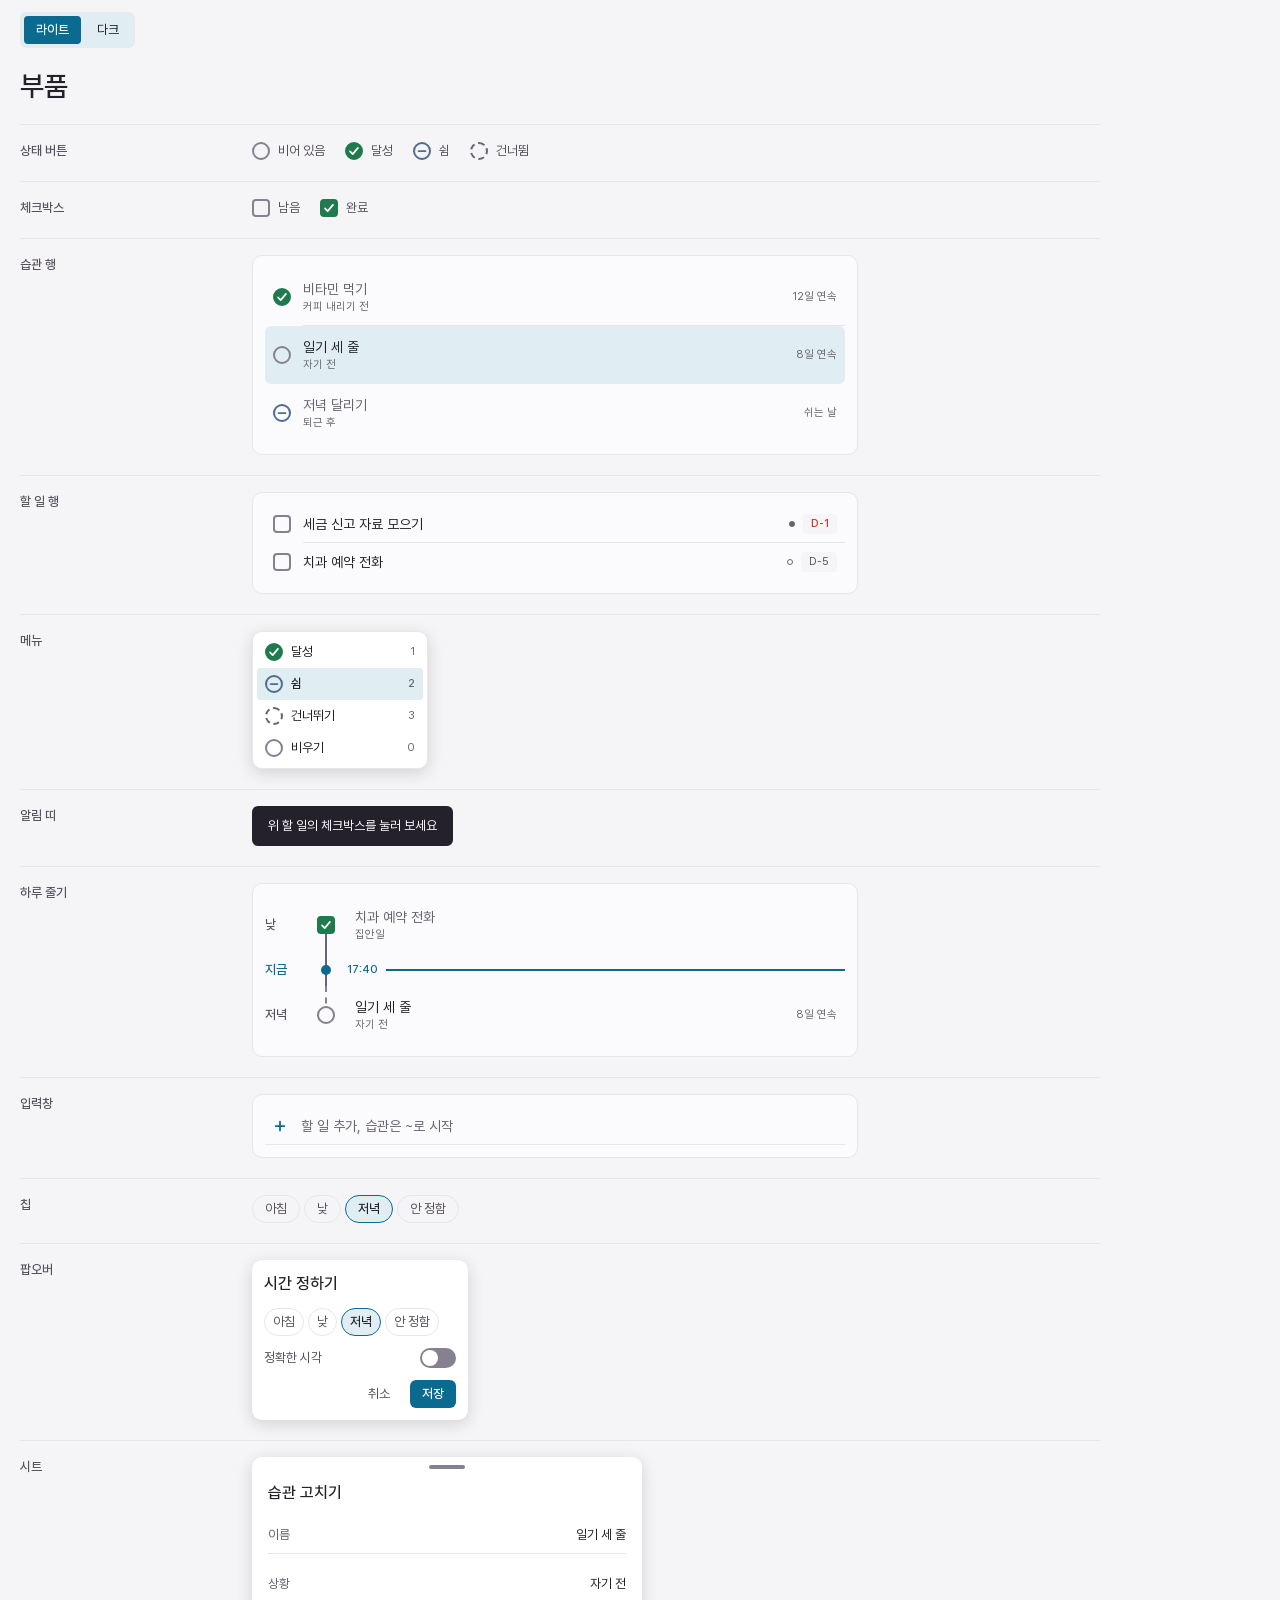
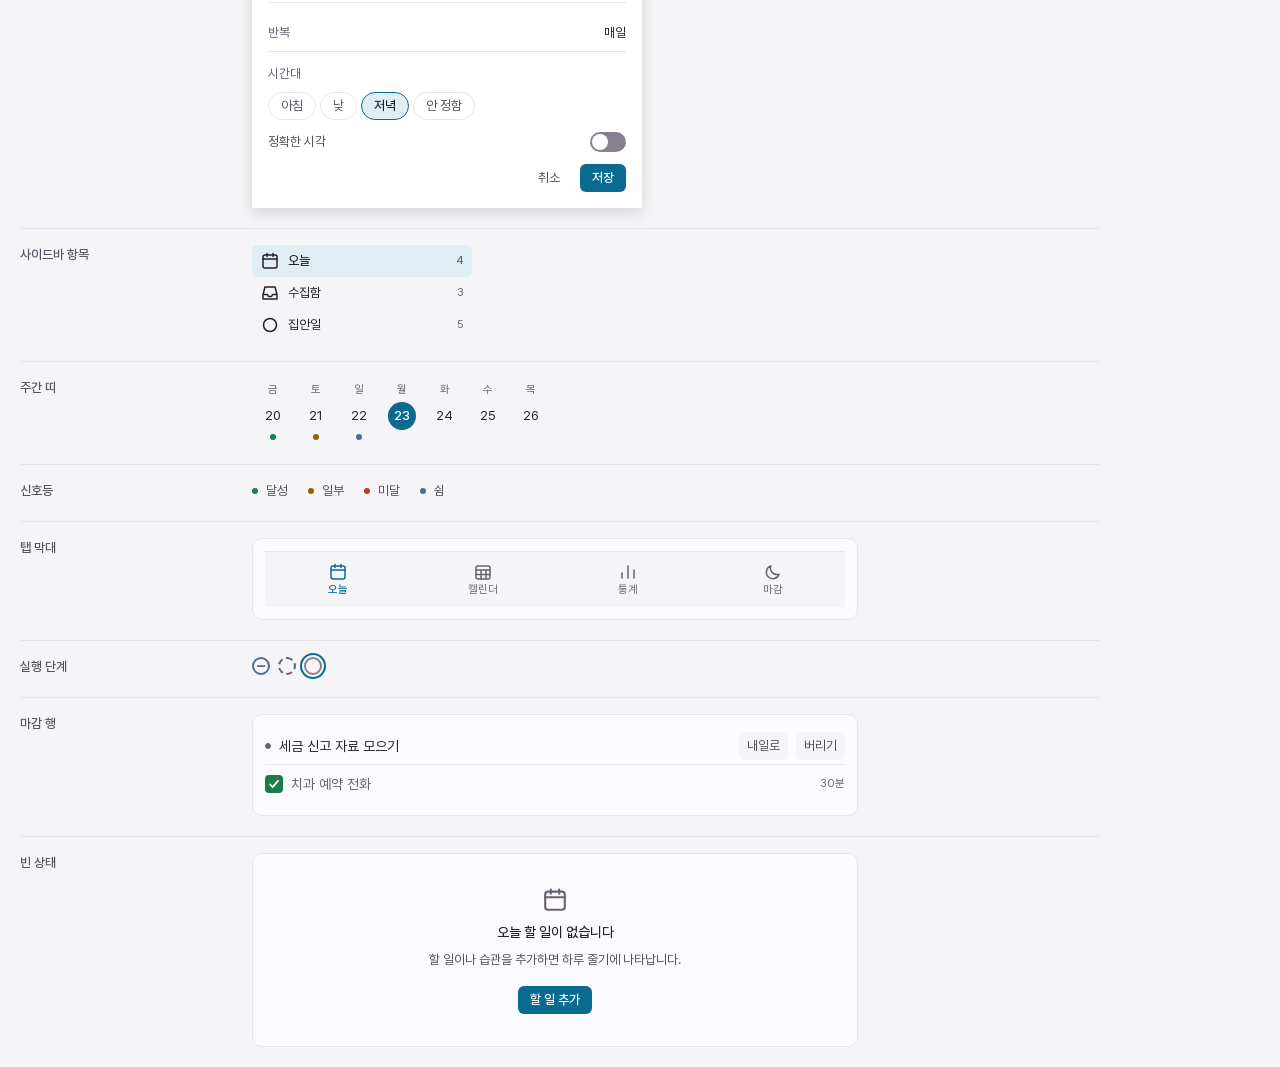
==== commit bd1aed24: "design: iPhone 목업과 전 화면 모음 추가 - 캘린더, 루틴 실행, 통계, 편집 시트, 하루 마감 iPhone 화면 추가 - 전 화면을 훑어보는 index.html 추가" ====
--- a/design/components.html
+++ b/design/components.html
@@ -234,6 +234,37 @@
       <span class="spec__item"><span class="light light--partial"></span>일부</span>
       <span class="spec__item"><span class="light light--missed"></span>미달</span>
       <span class="spec__item"><span class="light light--rest"></span>쉼</span>
+    </div>
+  </section>
+
+  <section class="spec">
+    <h2 class="spec__name">탭 막대</h2>
+    <div class="spec__body spec__panel">
+      <nav class="tabbar" aria-label="탭 예시">
+        <span class="tab is-active"><svg class="icon icon--sidebar"><use href="#i-today"/></svg>오늘</span>
+        <span class="tab"><svg class="icon icon--sidebar"><use href="#i-calendar"/></svg>캘린더</span>
+        <span class="tab"><svg class="icon icon--sidebar"><use href="#i-stats"/></svg>통계</span>
+        <span class="tab"><svg class="icon icon--sidebar"><use href="#i-moon"/></svg>마감</span>
+      </nav>
+    </div>
+  </section>
+
+  <section class="spec">
+    <h2 class="spec__name">실행 단계</h2>
+    <div class="spec__body">
+      <ol class="run-strip" aria-label="진행 순서 예시">
+        <li class="run-strip__item"><span class="status status--rest"><svg class="icon icon-rest"><use href="#i-rest"/></svg></span></li>
+        <li class="run-strip__item"><span class="status status--skipped"></span></li>
+        <li class="run-strip__item is-current"><span class="status"></span></li>
+      </ol>
+    </div>
+  </section>
+
+  <section class="spec">
+    <h2 class="spec__name">마감 행</h2>
+    <div class="spec__body spec__panel">
+      <div class="close-row"><span class="weight weight--heavy" role="img" aria-label="무거움"></span><span class="close-row__title">세금 신고 자료 모으기</span><span class="btn">내일로</span><span class="btn">버리기</span></div>
+      <div class="close-row close-row--done"><span class="checkbox checkbox--done"><svg class="icon icon-check"><use href="#i-check"/></svg></span><span class="close-row__title">치과 예약 전화</span><span class="row__meta">30분</span></div>
     </div>
   </section>
 
--- a/design/tokens.css
+++ b/design/tokens.css
@@ -109,6 +109,7 @@
   --size-day: 28px;
   --size-now-dot: 10px;
   --size-sheet-handle: 36px;
+  --size-touch: 44px;
   --size-switch-width: 36px;
   --size-switch-height: 20px;
   --size-switch-thumb: 16px;
@@ -127,6 +128,7 @@
 
   /* 캘린더와 집중 */
   --size-calendar-slot: 16px;
+  --size-calendar-slot-phone: 24px;
   --width-calendar-gutter: 40px;
   --width-calendar-pool: 176px;
   --size-focus-ring: 240px;
@@ -136,6 +138,11 @@
   --mock-mac-height: 760px;
   --mock-phone-width: 390px;
   --mock-phone-height: 844px;
+
+  /* 화면 모음 */
+  --width-overview: 1440px;
+  --width-preview-mac: 400px;
+  --width-preview-phone: 200px;
 
   /* 모서리. 요소가 클수록 크게 쓴다. */
   --radius-control: 4px;
--- a/design/components.css
+++ b/design/components.css
@@ -768,6 +768,7 @@
 .stat-card__head { display: flex; align-items: flex-start; justify-content: space-between; gap: var(--space-2); }
 .stat-card__head h2 { margin: 0; font-weight: var(--font-weight-medium); }
 .stat-card__rate { color: var(--color-status-done); font-size: var(--font-size-popover-title); font-weight: var(--font-weight-medium); }
+.stat-card__rate--empty { color: var(--color-text-tertiary); font-size: var(--font-size-body); }
 .stat-card__foot { margin: 0; color: var(--color-text-tertiary); font-size: var(--font-size-caption); line-height: var(--line-height-caption); }
 
 /* 편집 폼 */
@@ -823,11 +824,251 @@
 .quick-window { display: grid; width: var(--width-quick-add); gap: var(--space-3); padding: var(--space-4); }
 .quick-window__foot { display: flex; align-items: center; justify-content: space-between; }
 
+/* iPhone 화면 */
+html[data-device="phone"] .device--mac { display: none; }
+html[data-device="phone"] .mock-page,
+html[data-device="phone"] .mock-tools { justify-content: center; }
+.device--phone {
+  --size-calendar-slot: var(--size-calendar-slot-phone);
+  position: relative;
+  max-width: 100%;
+}
+.device--phone-full { grid-template-rows: auto minmax(0, 1fr); }
+a.tab { text-decoration: none; }
+.spec .tabbar { min-height: var(--size-tabbar); }
+.phone-screen { display: flex; flex-direction: column; gap: var(--space-3); min-height: 100%; padding-bottom: var(--space-3); }
+.phone-screen--fixed { height: 100%; min-height: 0; padding-bottom: 0; }
+[data-calendar].phone-main { overflow: hidden; }
+.cal-scroll { flex: 1; min-height: 0; overflow-y: auto; }
+.phone-screen .section { margin-top: 0; }
+.phone-screen .section__head { align-items: center; padding-right: 0; padding-left: 0; }
+.phone-screen .notice { margin-bottom: 0; }
+.screen-bar--phone { display: block; margin-bottom: 0; }
+.screen-bar--phone .screen-sub { margin: 0; }
+[data-stats].phone-main { padding-bottom: var(--space-3); }
+.day.is-selected:not(.is-today) .day__date { background: var(--color-accent-soft); font-weight: var(--font-weight-medium); }
+
+/* 손가락으로 누르는 곳은 보이는 크기보다 넓게 잡는다. */
+.device--phone .status,
+.device--phone .checkbox,
+.device--phone .chip,
+.device--phone .btn,
+.device--phone .weekday,
+.device--phone .switch { position: relative; }
+.device--phone button.status::after,
+.device--phone button.checkbox::after {
+  position: absolute;
+  inset: calc((var(--size-control) - var(--size-touch)) / 2 - var(--focus-ring-width));
+  content: "";
+}
+.device--phone .chip::after,
+.device--phone .btn::after {
+  position: absolute;
+  inset: calc((var(--size-chip) - var(--size-touch)) / 2) 0;
+  content: "";
+}
+.device--phone .weekday::after {
+  position: absolute;
+  inset: calc((var(--size-chip) - var(--size-touch)) / 2);
+  content: "";
+}
+.device--phone .switch::after {
+  position: absolute;
+  inset: calc((var(--size-switch-height) - var(--size-touch)) / 2) 0;
+  content: "";
+}
+.device--phone .status,
+.device--phone .row__main { -webkit-touch-callout: none; user-select: none; }
+/* iPhone에는 상세 칸이 없으므로 고른 행을 따로 강조하지 않는다. */
+.device--phone .row.is-selected,
+.device--phone .flow__item.is-selected .row__body { background: none; }
+.device--phone > .toast--floating {
+  position: absolute;
+  /* 하단 입력창과 버튼을 가리지 않도록 화면 위쪽에 띄운다. */
+  top: var(--space-3);
+  bottom: auto;
+  width: max-content;
+  max-width: calc(100% - var(--space-5) * 2);
+}
+.flow__now-line time { flex: none; }
+.flow__now-line::after { order: 1; }
+.flow__now-action { flex: none; order: 2; color: var(--color-accent); text-decoration: none; }
+
+/* 시트 */
+.sheet-layer {
+  position: absolute;
+  inset: 0;
+  z-index: 20;
+  display: flex;
+  align-items: flex-end;
+  background: var(--color-overlay);
+}
+.sheet.sheet--form {
+  align-content: start;
+  width: 100%;
+  max-height: 90%;
+  gap: var(--space-2);
+  overflow-y: auto;
+  outline: none;
+}
+.sheet-head { display: grid; grid-template-columns: 1fr auto 1fr; align-items: center; }
+.sheet-head > :first-child { justify-self: start; }
+.sheet-head > :last-child { justify-self: end; }
+.device--phone .form-row { grid-template-columns: minmax(0, 1fr); row-gap: var(--space-1); }
+.device--phone .time-picker--form { width: 100%; }
+.device--phone .weekdays { justify-content: space-between; }
+
+/* iPhone 캘린더 */
+.cal--day .cal-cols { grid-template-columns: minmax(0, 1fr); }
+.cal--day .cal-block {
+  padding: 0 var(--space-2);
+  font-size: var(--font-size-body);
+  line-height: var(--size-calendar-slot);
+}
+.phone-bar {
+  position: sticky;
+  bottom: 0;
+  z-index: 5;
+  display: flex;
+  align-items: center;
+  gap: var(--space-2);
+  margin-top: auto;
+  padding: var(--space-2) 0;
+  border-top: var(--border-width) solid var(--color-border);
+  background: var(--color-bg-pane);
+}
+.phone-bar__text { flex: 1; min-width: 0; overflow: hidden; text-overflow: ellipsis; white-space: nowrap; }
+.btn--bar { display: block; width: 100%; height: var(--row-list); font-weight: var(--font-weight-medium); }
+.phone-bar .btn--bar { background: var(--color-accent-soft); color: var(--color-text-primary); }
+.sheet--form .pool-item { width: 100%; min-height: var(--row-list); cursor: pointer; }
+
+/* iPhone 루틴 실행 */
+.run-head {
+  display: grid;
+  grid-template-columns: var(--size-touch) 1fr auto;
+  align-items: center;
+  gap: var(--space-2);
+  padding: var(--space-2) var(--space-3);
+  border-bottom: var(--border-width) solid var(--color-border);
+}
+.run-head__title { font-size: var(--font-size-row-title); font-weight: var(--font-weight-medium); line-height: var(--line-height-row-title); }
+.run-close { display: grid; width: var(--size-touch); height: var(--size-touch); place-items: center; color: var(--color-text-secondary); }
+.run-strip { display: flex; align-items: center; gap: var(--space-2); margin: 0; padding: 0; list-style: none; }
+.run-strip__item { display: grid; place-items: center; }
+.run-strip__item.is-current .status { outline: var(--focus-ring-width) solid var(--color-accent); outline-offset: var(--focus-ring-width); }
+.device--phone .focus-actions { display: grid; grid-template-columns: 1fr 1fr; width: 100%; }
+.device--phone .focus-actions .btn { height: var(--row-list); background: var(--color-bg-window); }
+.device--phone .focus-actions .btn--primary {
+  grid-column: 1 / -1;
+  grid-row: 1;
+  height: var(--row-command);
+  background: var(--color-accent);
+}
+
+/* iPhone 통계 */
+.device--phone .stat-line { grid-template-columns: 1fr 1fr; gap: var(--space-3); margin-bottom: var(--space-4); }
+.device--phone .stat-line--three { grid-template-columns: repeat(3, minmax(0, 1fr)); margin-bottom: 0; }
+.device--phone .stat-grid { grid-template-columns: minmax(0, 1fr); }
+
+/* 하루 마감 */
+.close-row {
+  display: flex;
+  align-items: center;
+  gap: var(--space-2);
+  min-height: var(--row-list);
+  border-bottom: var(--border-width) solid var(--color-border);
+}
+.close-row:last-child { border-bottom-color: transparent; }
+.close-row__title {
+  flex: 1;
+  min-width: 0;
+  overflow: hidden;
+  font-size: var(--font-size-row-title);
+  line-height: var(--line-height-row-title);
+  text-overflow: ellipsis;
+  white-space: nowrap;
+}
+.close-row .btn { flex: none; display: inline-flex; align-items: center; padding: 0 var(--space-2); background: var(--color-bg-window); }
+.close-row .weight { flex: none; }
+.close-row--done .close-row__title { color: var(--color-text-tertiary); }
+.close-field { display: grid; gap: var(--space-2); }
+.close-field .section__title { color: var(--color-text-secondary); }
+.text-area {
+  width: 100%;
+  padding: var(--space-2);
+  border: var(--border-width) solid var(--color-border-strong);
+  border-radius: var(--radius-control);
+  outline-offset: 0;
+  background: none;
+  color: var(--color-text-primary);
+  font: inherit;
+  font-size: var(--font-size-row-title);
+  line-height: var(--line-height-row-title);
+  resize: none;
+}
+.text-area::placeholder { color: var(--color-text-tertiary); }
+.close-note {
+  margin: 0;
+  padding-left: var(--space-3);
+  border-left: var(--width-spine) solid var(--color-accent);
+  font-size: var(--font-size-row-title);
+  line-height: var(--line-height-row-title);
+}
+.close-done { padding-top: var(--space-4); }
+.close-actions { display: flex; justify-content: flex-end; gap: var(--space-2); margin-top: auto; padding-top: var(--space-4); }
+
+/* 화면 모음 */
+html[data-device="mac"] .device--phone { display: none; }
+html[data-embed] body { overflow: hidden; background: var(--color-bg-pane); }
+html[data-embed] .mock-tools { display: none; }
+html[data-embed] .mock-page { justify-content: flex-start; padding: 0; }
+html[data-embed] .device { border: 0; border-radius: 0; box-shadow: none; }
+.overview { display: grid; gap: var(--space-5); width: min(100%, var(--width-overview)); padding: var(--space-5); }
+.overview__head { display: flex; align-items: center; justify-content: space-between; gap: var(--space-3); }
+.overview__head .btn--link { margin-top: 0; }
+.overview__section { display: grid; gap: var(--space-3); min-width: 0; }
+.overview__section .screen-title { margin: 0; }
+.overview__grid { display: grid; gap: var(--space-5) var(--space-4); }
+.overview__grid--mac { grid-template-columns: repeat(auto-fill, minmax(min(100%, var(--width-preview-mac)), 1fr)); }
+.overview__grid--phone { grid-template-columns: repeat(auto-fill, minmax(min(100%, var(--width-preview-phone)), 1fr)); }
+.screen-card { position: relative; display: grid; gap: var(--space-2); min-width: 0; }
+.screen-card__link {
+  color: var(--color-text-primary);
+  font-size: var(--font-size-row-title);
+  font-weight: var(--font-weight-medium);
+  line-height: var(--line-height-row-title);
+  text-decoration: none;
+}
+.screen-card__link::after { position: absolute; inset: 0; z-index: 1; border-radius: var(--radius-raised); content: ""; }
+.screen-card__link:focus-visible { outline: none; }
+.screen-card__link:focus-visible::after { outline: var(--focus-ring-width) solid var(--color-accent); outline-offset: var(--focus-ring-width); }
+.preview {
+  position: relative;
+  overflow: hidden;
+  border: var(--border-width) solid var(--color-border);
+  border-radius: var(--radius-raised);
+  background: var(--color-bg-pane);
+}
+.screen-card:hover .preview { border-color: var(--color-accent); }
+.preview iframe {
+  position: absolute;
+  top: 0;
+  left: 0;
+  display: block;
+  border: 0;
+  pointer-events: none;
+  transform: scale(var(--preview-scale, 1));
+  transform-origin: 0 0;
+}
+.preview--mac iframe { width: var(--mock-mac-width); height: var(--mock-mac-height); }
+.preview--phone iframe { width: var(--mock-phone-width); height: var(--mock-phone-height); }
+
 /* 목업 보기 도구 */
 .mock-page { display: flex; flex-wrap: wrap; align-items: flex-start; gap: var(--space-5); padding: var(--space-5); }
 .mock-tools {
   display: flex;
   flex-wrap: wrap;
+  align-items: center;
   gap: var(--space-4);
   padding: var(--space-3) var(--space-5) 0;
 }
